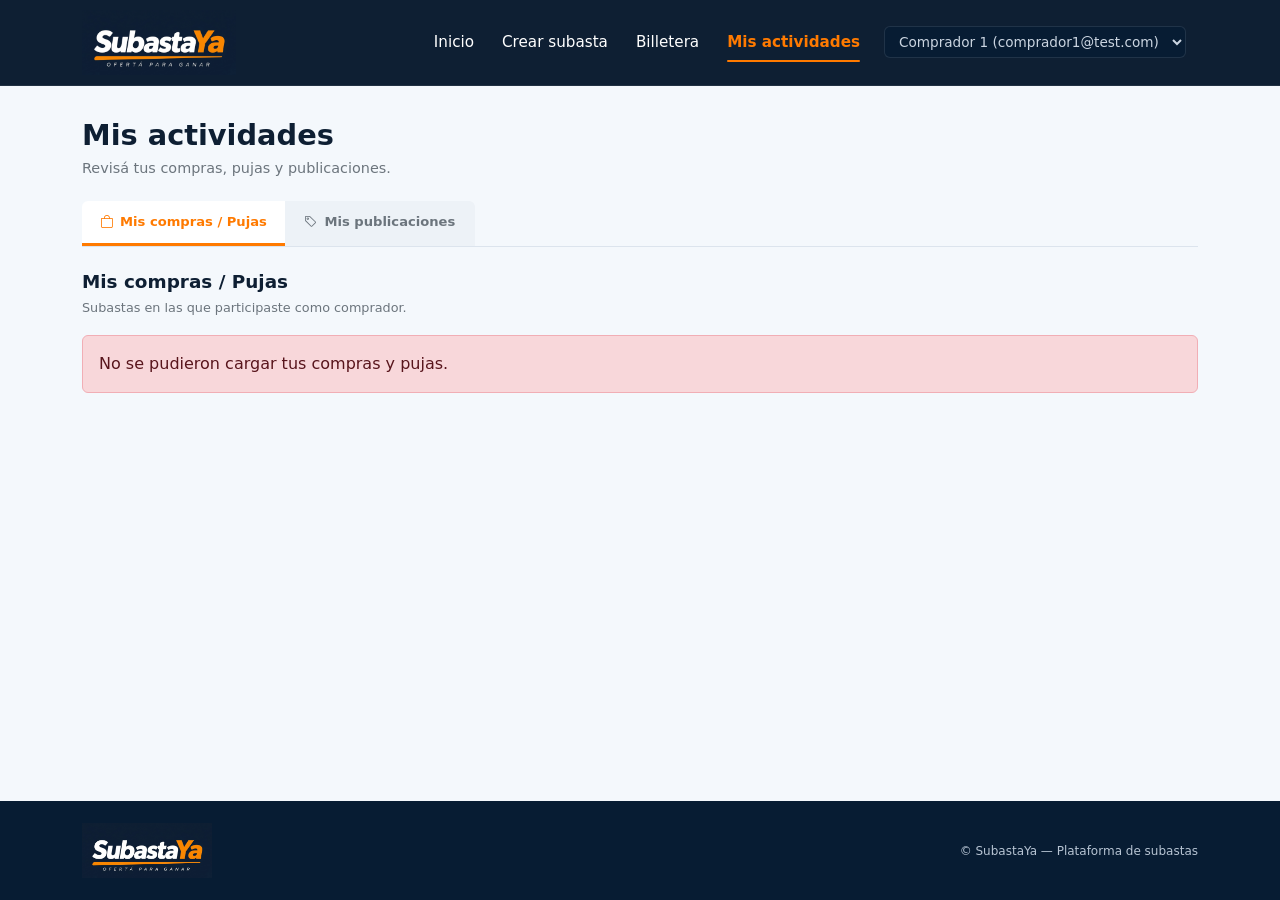
==== frontend/actividades.html @ 89a43e3d "feat(mis-actividades): integrar vista con backend" ====
<!doctype html>
<html lang="es">

<head>
    <meta charset="utf-8">
    <meta name="viewport" content="width=device-width, initial-scale=1">

    <title>SubastaYa - Mis actividades</title>

    <!-- Bootstrap -->
    <link href="https://cdn.jsdelivr.net/npm/bootstrap@5.3.2/dist/css/bootstrap.min.css"
          rel="stylesheet">

    <!-- Bootstrap Icons -->
    <link rel="stylesheet"
          href="https://cdn.jsdelivr.net/npm/bootstrap-icons@1.11.3/font/bootstrap-icons.min.css">

    <!-- CSS compartido -->
    <link rel="stylesheet" href="css/styles.css">

    <!-- CSS de Mis actividades -->
    <link rel="stylesheet" href="css/actividades.css">
</head>

<body>

    <!-- =====================================================
         HEADER
         ===================================================== -->

    <header>
        <nav class="navbar navbar-expand-lg">
            <div class="container">

                <!-- Logo -->
                <a class="navbar-brand" href="index.html">
                    <img src="assets/img/logo.png"
                         alt="SubastaYa"
                         class="logo-imagen">
                </a>

                <!-- Botón menú celular -->
                <button class="navbar-toggler"
                        type="button"
                        data-bs-toggle="collapse"
                        data-bs-target="#navbarNav"
                        aria-controls="navbarNav"
                        aria-expanded="false"
                        aria-label="Abrir navegación">

                    <span class="navbar-toggler-icon"></span>
                </button>

                <!-- Navegación -->
                <div class="collapse navbar-collapse" id="navbarNav">

                    <ul class="navbar-nav ms-auto align-items-lg-center">

                        <li class="nav-item">
                            <a class="nav-link"
                               href="index.html">
                                Inicio
                            </a>
                        </li>

                        <li class="nav-item">
                            <a class="nav-link"
                               href="publicar.html">
                                Crear subasta
                            </a>
                        </li>

                        <li class="nav-item">
                            <a class="nav-link"
                               href="billetera.html">
                                Billetera
                            </a>
                        </li>

                        <li class="nav-item">
                            <a class="nav-link active"
                               href="actividades.html">
                                Mis actividades
                            </a>
                        </li>

                        <li class="nav-item ms-lg-3 mt-3 mt-lg-0">
                            <select class="selector-usuario"
                                    id="selector-usuario"
                                    aria-label="Usuario activo">
                            </select>
                        </li>

                    </ul>
                </div>
            </div>
        </nav>
    </header>


    <!-- =====================================================
         CONTENIDO PRINCIPAL
         ===================================================== -->

    <main class="actividades-main">

        <div class="container">

            <!-- Encabezado -->
            <section class="encabezado-actividades">

                <h1>Mis actividades</h1>

                <p>
                    Revisá tus compras, pujas y publicaciones.
                </p>

            </section>


            <!-- =================================================
                 PESTAÑAS
                 ================================================= -->

            <section class="pestanas-actividades">

                <button type="button"
                        class="pestana-actividad activa"
                        id="btnCompras"
                        data-pestana="compras">

                    <i class="bi bi-bag"></i>

                    <span>
                        Mis compras / Pujas
                    </span>
                </button>


                <button type="button"
                        class="pestana-actividad"
                        id="btnPublicaciones"
                        data-pestana="publicaciones">

                    <i class="bi bi-tag"></i>

                    <span>
                        Mis publicaciones
                    </span>
                </button>

            </section>


            <!-- =================================================
                 MIS COMPRAS / PUJAS
                 ================================================= -->

            <section id="seccionCompras"
                     class="contenido-actividad">

                <div class="titulo-seccion">

                    <div>
                        <h2>Mis compras / Pujas</h2>

                        <p>
                            Subastas en las que participaste como comprador.
                        </p>
                    </div>

                </div>


                <!-- =============================================
                     LISTADO DE ACTIVIDADES

                     JavaScript reemplazará este contenido con los
                     datos simulados. Más adelante se conectará
                     con el backend.
                     ============================================= -->

                <div id="listaCompras"
                     class="lista-actividades">
                </div>


                <!-- =============================================
                     ESTADO SIN ACTIVIDAD
                     ============================================= -->

                <div id="sinCompras"
                     class="estado-sin-actividad d-none">

                    <div class="estado-sin-actividad-icono">
                        <i class="bi bi-bag"></i>
                    </div>

                    <h3>
                        Todavía no participaste en ninguna subasta
                    </h3>

                    <p>
                        Cuando realices una puja, vas a poder seguir
                        su estado desde acá.
                    </p>

                    <a href="index.html"
                       class="btn-explorar-subastas">

                        <i class="bi bi-search"></i>

                        Explorar subastas
                    </a>

                </div>

            </section>


            <!-- =================================================
                 MIS PUBLICACIONES
                 Se deja preparada la pestaña.
                 La desarrollaremos después de cerrar Compras/Pujas.
                 ================================================= -->

                       <!-- =================================================
                 MIS PUBLICACIONES
                 ================================================= -->

            <section id="seccionPublicaciones"
                     class="contenido-actividad d-none">

                <div class="titulo-seccion">

                    <div>
                        <h2>Mis publicaciones</h2>

                        <p>
                            Subastas que publicaste como vendedor.
                        </p>
                    </div>

                </div>


                <!-- LISTADO DE PUBLICACIONES -->

                <div id="listaPublicaciones"
                     class="lista-actividades">
                </div>


                <!-- ESTADO SIN PUBLICACIONES -->

                <div id="sinPublicaciones"
                     class="estado-sin-actividad d-none">

                    <div class="estado-sin-actividad-icono">
                        <i class="bi bi-box-seam"></i>
                    </div>

                    <h3>
                        Todavía no publicaste ninguna subasta
                    </h3>

                    <p>
                        Publicá un producto y empezá a recibir pujas.
                    </p>

                    <a href="publicar.html"
                       class="btn-explorar-subastas">

                        <i class="bi bi-plus-lg"></i>

                        CREAR SUBASTA
                    </a>

                </div>

            </section>

            </section>

        </div>

    </main>


    <!-- =====================================================
         FOOTER
         ===================================================== -->

    <footer>

        <div class="container">

            <div class="footer-content">

                <div>
                    <img src="assets/img/logo.png"
                         alt="SubastaYa"
                         class="logo-footer">
                </div>

                <p>
                    © SubastaYa — Plataforma de subastas
                </p>

            </div>

        </div>

    </footer>


    <!-- Bootstrap JavaScript -->
    <script src="https://cdn.jsdelivr.net/npm/bootstrap@5.3.2/dist/js/bootstrap.bundle.min.js">
    </script>

    <!-- JavaScript compartido -->
    <script type="module" src="js/app.js"></script>

    <!-- JavaScript de Mis actividades -->
    <script type="module" src="js/actividades.js"></script>

</body>

</html>
---- frontend/css/styles.css ----
/* styles.css - COLORES PRINCIPALES Y BASE */

:root {
    --navy: #0e1f33;
    --navy-dark: #071c33;
    --orange: #ff7a00;
    --orange-hover: #e96f00;
    --light-bg: #f4f8fc;
    --white: #ffffff;
    --text: #152536;
    --muted: #6c757d;
    --green: #24a148;
    --blue: #168aad;
    --gray: #7a838c;
    --rojo: #ef4444;
    --border: #dce4ed;
    --radius: 12px;
    --shadow: 0 4px 15px rgba(11, 37, 69, 0.08);

    /* Mapeo para retrocompatibilidad con sala.css */
    --azul-oscuro: var(--navy);
    --azul-medio: #1e3a5f;
    --azul-claro: var(--blue);
    --naranja: var(--orange);
    --naranja-hover: var(--orange-hover);
    --bg-body: var(--light-bg);
    --bg-card: var(--white);
    --texto: var(--text);
    --texto-sec: var(--muted);
    --texto-blanco: var(--white);
    --borde: var(--border);
    --max-ancho: 1200px;
    --radio-sm: 6px;
    --radio-md: var(--radius);
    --radio-lg: 16px;
    --sombra-sm: 0 1px 4px rgba(0,0,0,.08);
    --sombra-lg: var(--shadow);
}

body {
    margin: 0;
    font-family: system-ui, -apple-system, "Segoe UI", Roboto, Arial, sans-serif;
    background-color: var(--light-bg);
    color: var(--text);
    min-height: 100vh;
    display: flex;
    flex-direction: column;
}
main { flex: 1; }

/*  HEADER / NAVBAR */
header {
    background-color: var(--navy);
    border-bottom: 1px solid rgba(255, 255, 255, 0.08);
    position: sticky;
    top: 0;
    z-index: 1030;
}
.navbar {
    background-color: var(--navy);
    padding-top: 5px;
    padding-bottom: 5px;
}
.navbar-brand {
    text-decoration: none;
}
.logo-imagen {
    height: 65px;
    width: auto;
    object-fit: contain;
    display: block;
}
.logo-footer {
    height: 55px;
    width: auto;
    object-fit: contain;
    display: block;
}
.navbar .nav-link {
    color: var(--white);
    font-size: 0.95rem;
    margin-left: 12px;
    position: relative;
}
.navbar .nav-link:hover { color: var(--orange); }
.navbar .nav-link.active { color: var(--orange); font-weight: 600; }
.navbar .nav-link.active::after {
    content: "";
    position: absolute;
    left: 8px;
    right: 8px;
    bottom: 0;
    height: 2px;
    background-color: var(--orange);
    border-radius: 2px;
}
.navbar-toggler { border-color: rgba(255, 255, 255, 0.35); }
.navbar-toggler:focus { box-shadow: none; }
.navbar-toggler-icon { filter: invert(1); }

/* Custom: Selector de usuario */
.selector-usuario {
    background: var(--navy-dark);
    border: 1px solid rgba(255, 255, 255, 0.1);
    color: #cbd5e1;
    border-radius: var(--radio-sm);
    padding: 6px 10px;
    font-size: 0.85rem;
    outline: none;
    cursor: pointer;
    margin-right: 12px;
}
.selector-usuario option { background: var(--navy); }

/*FOOTER*/
footer {
    background-color: var(--navy-dark);
    color: var(--white);
    padding-top: 22px;
    padding-bottom: 22px;
}
.footer-content {
    display: flex;
    justify-content: space-between;
    align-items: center;
}
.footer-content > div {
    display: flex;
    flex-direction: column;
}
.footer-subasta { color: var(--white); }
.footer-ya { color: var(--orange); }
.footer-content small { color: #b7c4d3; font-size: 0.6rem; }
.footer-content p { margin: 0; color: #b7c4d3; font-size: 0.75rem; }
@media (max-width: 575.98px) {
    .footer-content { flex-direction: column; gap: 12px; text-align: center; }
}

/* GLOBAL UTILITIES (Spinner, Estado Vacío) */
.spinner-wrap {
    display: none;
    justify-content: center;
    align-items: center;
    padding: 80px;
    flex: 1;
}
.spinner-wrap.visible { display: flex; }
.spinner {
    width: 48px; height: 48px;
    border: 4px solid var(--border);
    border-top-color: var(--orange);
    border-radius: 50%;
    animation: girar .75s linear infinite;
}
@keyframes girar { to { transform: rotate(360deg); } }

.estado-vacio {
    display: none;
    flex-direction: column;
    align-items: center;
    justify-content: center;
    gap: 12px;
    padding: 70px 32px;
    text-align: center;
    min-height: 420px;
    background: var(--white);
    border: 1px solid var(--border);
    border-radius: 14px;
    margin-top: 20px;
}
.estado-vacio.visible   { display: flex; }
.estado-vacio__icon {
    width: 100px;
    height: 100px;
    border-radius: 50%;
    display: flex;
    align-items: center;
    justify-content: center;
    font-size: 3.5rem;
    color: var(--navy);
    background: #eef5fb;
    margin-bottom: 8px;
}
.estado-vacio__titulo   { font-size: 1.4rem; font-weight: 800; color: var(--navy); }
.estado-vacio__desc     { color: var(--muted); max-width: 340px; line-height: 1.5; }
---- frontend/css/actividades.css ----
/* =========================================================
   MIS ACTIVIDADES
   ========================================================= */

.actividades-main {
    padding: 32px 0 48px;
}


/* =========================================================
   ENCABEZADO
   ========================================================= */

.encabezado-actividades {
    margin-bottom: 22px;
}

.encabezado-actividades h1 {
    margin: 0;
    color: var(--navy);
    font-size: 1.8rem;
    font-weight: 800;
}

.encabezado-actividades p {
    margin: 5px 0 0;
    color: var(--muted);
    font-size: 0.9rem;
}


/* =========================================================
   PESTAÑAS
   ========================================================= */

.pestanas-actividades {
    display: flex;
    margin-bottom: 24px;
    border-bottom: 1px solid var(--border);
}

.pestana-actividad {
    min-width: 190px;
    display: flex;
    align-items: center;
    justify-content: center;
    gap: 7px;
    padding: 11px 18px;

    background: #edf2f7;
    color: var(--muted);

    border: 0;
    border-bottom: 3px solid transparent;

    font-size: 0.82rem;
    font-weight: 700;

    cursor: pointer;
}

.pestana-actividad:first-child {
    border-radius: 6px 0 0 0;
}

.pestana-actividad:last-child {
    border-radius: 0 6px 0 0;
}

.pestana-actividad:hover {
    color: var(--orange);
}

.pestana-actividad.activa {
    background: var(--white);
    color: var(--orange);
    border-bottom-color: var(--orange);
}


/* =========================================================
   TÍTULO DE LA SECCIÓN
   ========================================================= */

.titulo-seccion {
    margin-bottom: 18px;
}

.titulo-seccion h2 {
    margin: 0;
    color: var(--navy);
    font-size: 1.15rem;
    font-weight: 800;
}

.titulo-seccion p {
    margin: 5px 0 0;
    color: var(--muted);
    font-size: 0.8rem;
}


/* =========================================================
   LISTADO
   ========================================================= */

.lista-actividades {
    display: flex;
    flex-direction: column;
    gap: 14px;
}


/* =========================================================
   TARJETA
   ========================================================= */

.actividad-card {
    display: grid;

    grid-template-columns:
        145px
        minmax(190px, 1.2fr)
        minmax(150px, 0.8fr)
        minmax(210px, 1fr)
        125px;

    gap: 18px;
    align-items: center;

    min-height: 135px;
    padding: 16px;

    background: var(--white);

    border: 1px solid var(--border);
    border-radius: var(--radius);

    box-shadow: var(--sombra-sm);
}


/* =========================================================
   IMAGEN
   ========================================================= */

.actividad-imagen {
    width: 145px;
    height: 105px;

    overflow: hidden;

    background: #eef2f6;

    border-radius: 7px;
}

.actividad-imagen img {
    width: 100%;
    height: 100%;

    display: block;
    object-fit: cover;
}


/* =========================================================
   INFORMACIÓN PRINCIPAL
   ========================================================= */

.actividad-info {
    min-width: 0;
}

.actividad-titulo {
    margin: 0 0 8px;

    color: var(--navy);

    font-size: 1rem;
    font-weight: 800;
}

.actividad-estado {
    display: inline-flex;

    margin-bottom: 10px;
    padding: 5px 11px;

    border-radius: 5px;

    font-size: 0.68rem;
    font-weight: 800;
}

.estado-activa {
    background: #27ae60;
    color: var(--white);
}

.estado-finalizada {
    background: #8392a3;
    color: var(--white);
}

.estado-programada {
    background: #8392a3;
    color: var(--white);
}

.estado-desierta {
    background: #8392a3;
    color: var(--white);
}

/* =========================================================
   DATOS DE PUJAS
   ========================================================= */

.actividad-datos {
    display: flex;
    flex-direction: column;
    gap: 5px;
}

.actividad-dato {
    display: flex;
    align-items: baseline;
    gap: 5px;
}

.actividad-dato-label {
    color: var(--muted);
    font-size: 0.74rem;
}

.actividad-dato-valor {
    color: var(--navy);
    font-size: 0.78rem;
    font-weight: 800;
}


/* =========================================================
   TIEMPO / FECHA DE FINALIZACIÓN
   ========================================================= */

.actividad-tiempo {
    display: flex;
    align-items: flex-start;
    gap: 9px;

    color: var(--navy);
}

.actividad-tiempo > i {
    margin-top: 1px;

    font-size: 1.25rem;
    color: var(--navy);
}

.actividad-tiempo div {
    display: flex;
    flex-direction: column;
}

.actividad-tiempo strong {
    color: var(--navy);
    font-size: 0.82rem;
    font-weight: 800;
}

.actividad-tiempo span {
    color: var(--muted);
    font-size: 0.68rem;
}


/* =========================================================
   RESULTADO
   ========================================================= */

.actividad-resultado {
    width: 100%;
}

.resultado-mensaje {
    min-height: 65px;

    display: flex;
    align-items: center;
    gap: 11px;

    padding: 11px 13px;

    border-radius: 6px;
}

.resultado-mensaje > i {
    flex-shrink: 0;

    font-size: 1.35rem;
}

.resultado-mensaje div {
    display: flex;
    flex-direction: column;
    gap: 3px;
}

.resultado-mensaje strong {
    font-size: 0.75rem;
    font-weight: 800;
}

.resultado-mensaje span {
    font-size: 0.66rem;
}


/* Liderando */

.resultado-liderando {
    background: #e7f7ed;
    color: #15803d;
}


/* Superado */

.resultado-superado {
    background: #fdeaea;
    color: #d93636;
}


/* Ganada */

.resultado-ganada {
    background: #e7f7ed;
    color: #15803d;
}


/* No ganada */

.resultado-no-ganada {
    background: #fdeaea;
    color: #d93636;
}


/* =========================================================
   BOTÓN VER SUBASTA
   ========================================================= */

.actividad-boton-contenedor {
    display: flex;
    justify-content: flex-end;
}

.btn-ver-subasta {
    min-width: 112px;

    display: inline-flex;
    align-items: center;
    justify-content: center;

    padding: 9px 12px;

    background: var(--white);
    color: var(--navy);

    border: 1px solid var(--navy);
    border-radius: 5px;

    font-size: 0.68rem;
    font-weight: 800;

    text-decoration: none;

    transition:
        background-color 0.2s ease,
        color 0.2s ease;
}

.btn-ver-subasta:hover {
    background: var(--navy);
    color: var(--white);
}


/* =========================================================
   ESTADO SIN ACTIVIDAD
   ========================================================= */

.estado-sin-actividad,
.estado-publicaciones-pendiente {
    min-height: 360px;

    display: flex;
    flex-direction: column;
    align-items: center;
    justify-content: center;

    padding: 45px 24px;

    background: var(--white);

    border: 1px solid var(--border);
    border-radius: var(--radius);

    text-align: center;
}

.estado-sin-actividad-icono,
.estado-publicaciones-icono {
    width: 82px;
    height: 82px;

    display: flex;
    align-items: center;
    justify-content: center;

    margin-bottom: 18px;

    background: #edf3f8;
    color: #718399;

    border-radius: 50%;

    font-size: 2.2rem;
}

.estado-sin-actividad h3,
.estado-publicaciones-pendiente h3 {
    margin: 0;

    color: var(--navy);

    font-size: 1rem;
    font-weight: 800;
}

.estado-sin-actividad p,
.estado-publicaciones-pendiente p {
    max-width: 450px;

    margin: 8px 0 20px;

    color: var(--muted);

    font-size: 0.8rem;
}

.btn-explorar-subastas {
    display: inline-flex;
    align-items: center;
    justify-content: center;
    gap: 7px;

    padding: 10px 25px;

    background: var(--orange);
    color: var(--white);

    border-radius: 5px;

    font-size: 0.72rem;
    font-weight: 800;

    text-decoration: none;
}

.btn-explorar-subastas:hover {
    background: var(--orange-hover);
    color: var(--white);
}


/* =========================================================
   RESPONSIVE
   ========================================================= */

@media (max-width: 1199.98px) {

    .actividad-card {
        grid-template-columns:
            125px
            minmax(180px, 1fr)
            minmax(135px, 0.7fr)
            minmax(190px, 1fr);
    }

    .actividad-imagen {
        width: 125px;
        height: 100px;
    }

    .actividad-boton-contenedor {
        grid-column: 2 / -1;
        justify-content: flex-end;
    }
}


@media (max-width: 991.98px) {

    .actividad-card {
        grid-template-columns: 120px 1fr 1fr;
    }

    .actividad-imagen {
        width: 120px;
    }

    .actividad-resultado {
        grid-column: 2 / 4;
    }

    .actividad-boton-contenedor {
        grid-column: 2 / 4;
    }
}


@media (max-width: 767.98px) {

    .actividades-main {
        padding-top: 22px;
    }

    .pestanas-actividades {
        overflow-x: auto;
    }

    .pestana-actividad {
        min-width: 175px;
        flex-shrink: 0;
    }

    .actividad-card {
        grid-template-columns: 100px 1fr;
    }

    .actividad-imagen {
        width: 100px;
        height: 90px;
    }

    .actividad-tiempo,
    .actividad-resultado,
    .actividad-boton-contenedor {
        grid-column: 1 / -1;
    }

    .actividad-boton-contenedor {
        justify-content: flex-start;
    }
}


@media (max-width: 575.98px) {

    .encabezado-actividades h1 {
        font-size: 1.5rem;
    }

    .actividad-card {
        grid-template-columns: 1fr;
    }

    .actividad-imagen {
        width: 100%;
        height: 180px;
    }

    .actividad-tiempo,
    .actividad-resultado,
    .actividad-boton-contenedor {
        grid-column: 1;
    }

    .btn-ver-subasta {
        width: 100%;
    }

    .estado-sin-actividad,
    .estado-publicaciones-pendiente {
        min-height: 300px;
        padding: 35px 18px;
    }
}
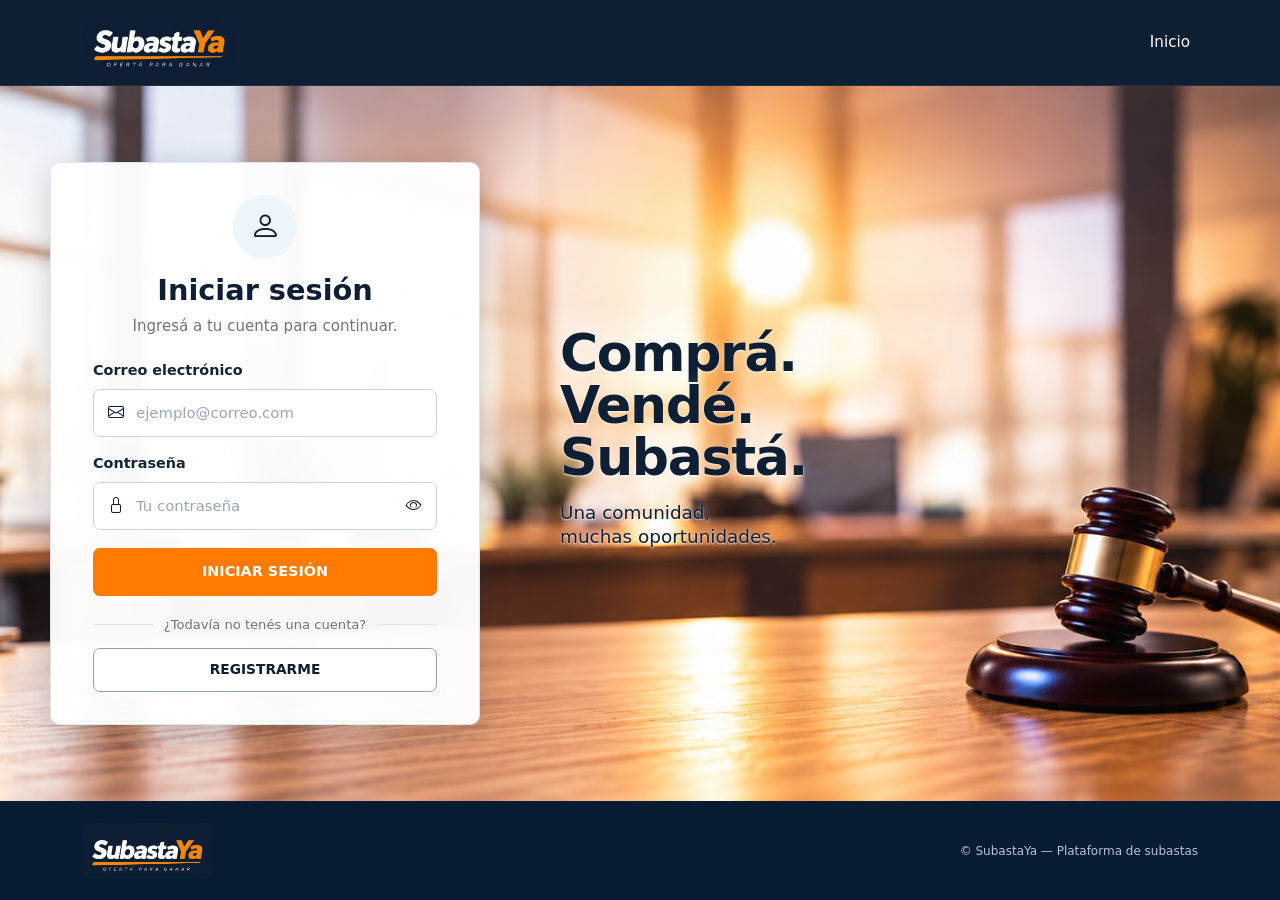
==== commit f617e6c1: "feat(login): integrar sesion y cuentas vinculadas" ====
--- a/frontend/actividades.html
+++ b/frontend/actividades.html
@@ -27,76 +27,116 @@
     <!-- =====================================================
          HEADER
          ===================================================== -->
-
-    <header>
-        <nav class="navbar navbar-expand-lg">
-            <div class="container">
-
-                <!-- Logo -->
-                <a class="navbar-brand" href="index.html">
-                    <img src="assets/img/logo.png"
-                         alt="SubastaYa"
-                         class="logo-imagen">
-                </a>
-
-                <!-- Botón menú celular -->
-                <button class="navbar-toggler"
-                        type="button"
-                        data-bs-toggle="collapse"
-                        data-bs-target="#navbarNav"
-                        aria-controls="navbarNav"
-                        aria-expanded="false"
-                        aria-label="Abrir navegación">
-
-                    <span class="navbar-toggler-icon"></span>
-                </button>
-
-                <!-- Navegación -->
-                <div class="collapse navbar-collapse" id="navbarNav">
-
-                    <ul class="navbar-nav ms-auto align-items-lg-center">
-
-                        <li class="nav-item">
-                            <a class="nav-link"
-                               href="index.html">
-                                Inicio
-                            </a>
-                        </li>
-
-                        <li class="nav-item">
-                            <a class="nav-link"
-                               href="publicar.html">
-                                Crear subasta
-                            </a>
-                        </li>
-
-                        <li class="nav-item">
-                            <a class="nav-link"
-                               href="billetera.html">
-                                Billetera
-                            </a>
-                        </li>
-
-                        <li class="nav-item">
-                            <a class="nav-link active"
-                               href="actividades.html">
-                                Mis actividades
-                            </a>
-                        </li>
-
-                        <li class="nav-item ms-lg-3 mt-3 mt-lg-0">
-                            <select class="selector-usuario"
-                                    id="selector-usuario"
-                                    aria-label="Usuario activo">
-                            </select>
-                        </li>
-
-                    </ul>
-                </div>
+<header>
+    <nav class="navbar navbar-expand-lg">
+        <div class="container">
+
+            <a class="navbar-brand" href="index.html">
+                <img src="assets/img/logo.png"
+                     alt="SubastaYa"
+                     class="logo-imagen">
+            </a>
+
+            <button class="navbar-toggler"
+                    type="button"
+                    data-bs-toggle="collapse"
+                    data-bs-target="#navbarNav">
+                <span class="navbar-toggler-icon"></span>
+            </button>
+
+            <div class="collapse navbar-collapse" id="navbarNav">
+
+                <ul class="navbar-nav ms-auto align-items-lg-center">
+
+                    <li class="nav-item">
+                        <a class="nav-link" href="index.html">
+                            Inicio
+                        </a>
+                    </li>
+
+                    <li class="nav-item nav-solo-sesion">
+                        <a class="nav-link" href="publicar.html">
+                            Crear subasta
+                        </a>
+                    </li>
+
+                    <li class="nav-item nav-solo-sesion">
+                        <a class="nav-link" href="billetera.html">
+                            Billetera
+                        </a>
+                    </li>
+
+                    <li class="nav-item nav-solo-sesion">
+                        <a class="nav-link active" href="actividades.html">
+                            Mis actividades
+                        </a>
+                    </li>
+
+                    <li class="nav-item ms-lg-3" id="navIniciarSesion">
+                        <a class="nav-link nav-login" href="login.html">
+                            Iniciar sesión
+                        </a>
+                    </li>
+
+                    <li class="nav-item dropdown ms-lg-3 d-none" id="navCuenta">
+
+                        <button class="nav-cuenta dropdown-toggle"
+                                type="button"
+                                data-bs-toggle="dropdown"
+                                aria-expanded="false">
+
+                            <span class="nav-cuenta-icono"
+                                  id="usuario-icono-letra"></span>
+
+                            <span id="navNombreUsuario"></span>
+                        </button>
+
+                        <div class="dropdown-menu dropdown-menu-end menu-cuenta">
+
+                            <div class="menu-cuenta-actual">
+
+                                <span class="menu-cuenta-actual-icono"
+                                      id="menuUsuarioIcono"></span>
+
+                                <strong id="menuNombreUsuario"></strong>
+                                <span id="menuEmailUsuario"></span>
+
+                            </div>
+
+                            <div class="dropdown-divider"></div>
+
+                            <span class="menu-cuenta-titulo">
+                                Cambiar cuenta
+                            </span>
+
+                            <div id="menuCuentasVinculadas"></div>
+
+                            <button type="button"
+                                    class="dropdown-item menu-otra-cuenta"
+                                    id="btnOtraCuenta">
+                                <i class="bi bi-person-plus"></i>
+                                Iniciar sesión con otra cuenta
+                            </button>
+
+                            <div class="dropdown-divider"></div>
+
+                            <button type="button"
+                                    class="dropdown-item menu-cerrar-sesion"
+                                    id="btnCerrarSesion">
+                                <i class="bi bi-box-arrow-right"></i>
+                                Cerrar sesión
+                            </button>
+
+                        </div>
+
+                    </li>
+
+                </ul>
+
             </div>
-        </nav>
-    </header>
-
+        </div>
+    </nav>
+</header>
 
     <!-- =====================================================
          CONTENIDO PRINCIPAL
--- a/frontend/css/styles.css
+++ b/frontend/css/styles.css
@@ -183,3 +183,306 @@
 }
 .estado-vacio__titulo   { font-size: 1.4rem; font-weight: 800; color: var(--navy); }
 .estado-vacio__desc     { color: var(--muted); max-width: 340px; line-height: 1.5; }
+/* =====================================================
+   CUENTA DEL USUARIO EN EL NAVBAR
+   ===================================================== */
+
+.nav-cuenta {
+    display: flex;
+    align-items: center;
+    gap: 8px;
+    padding: 7px 12px;
+    background-color: var(--navy-dark);
+    border: 1px solid rgba(255, 255, 255, 0.15);
+    border-radius: var(--radio-sm);
+    color: var(--white);
+    font-size: 0.9rem;
+    cursor: pointer;
+}
+
+.nav-cuenta:hover,
+.nav-cuenta:focus {
+    color: var(--white);
+    border-color: rgba(255, 255, 255, 0.35);
+}
+
+.nav-cuenta-icono {
+    width: 28px;
+    height: 28px;
+    display: flex;
+    align-items: center;
+    justify-content: center;
+    border-radius: 50%;
+    background-color: var(--orange);
+    color: var(--white);
+    font-size: 0.8rem;
+    font-weight: 700;
+}
+
+/* =====================================================
+   MENÚ DESPLEGABLE DE CUENTA
+   ===================================================== */
+
+.menu-cuenta {
+    width: 285px;
+    padding: 8px;
+    border: 1px solid var(--border);
+    border-radius: 8px;
+    box-shadow: 0 8px 24px rgba(7, 28, 51, 0.18);
+}
+
+.menu-cuenta-actual {
+    display: flex;
+    flex-direction: column;
+    padding: 8px 10px 6px;
+}
+
+.menu-cuenta-actual-icono {
+    position: absolute;
+    left: 12px;
+    top: 50%;
+
+    width: 30px;
+    height: 30px;
+
+    display: flex;
+    align-items: center;
+    justify-content: center;
+
+    transform: translateY(-50%);
+
+    background-color: var(--orange);
+    color: var(--white);
+
+    border-radius: 50%;
+
+    font-size: 0.78rem;
+    font-weight: 700;
+}
+
+.menu-cuenta-actual strong {
+    color: var(--navy);
+    font-size: 0.95rem;
+}
+
+.menu-cuenta-actual span {
+    margin-top: 2px;
+    color: var(--muted);
+    font-size: 0.78rem;
+}
+
+.menu-cuenta-titulo {
+    display: block;
+    padding: 5px 10px 7px;
+    color: var(--muted);
+    font-size: 0.72rem;
+    font-weight: 700;
+    text-transform: uppercase;
+}
+
+.menu-cuenta-vinculada {
+    display: flex;
+    align-items: center;
+    gap: 10px;
+    border-radius: 6px;
+}
+
+.menu-cuenta-mini-icono {
+    width: 32px;
+    height: 32px;
+    flex-shrink: 0;
+    display: flex;
+    align-items: center;
+    justify-content: center;
+    border-radius: 50%;
+    background-color: var(--navy);
+    color: var(--white);
+    font-size: 0.8rem;
+    font-weight: 700;
+}
+
+.menu-cuenta-vinculada strong,
+.menu-cuenta-vinculada small {
+    display: block;
+}
+
+.menu-cuenta-vinculada strong {
+    color: var(--navy);
+    font-size: 0.84rem;
+}
+
+.menu-cuenta-vinculada small {
+    margin-top: 1px;
+    color: var(--muted);
+    font-size: 0.7rem;
+}
+
+.menu-otra-cuenta,
+.menu-cerrar-sesion {
+    display: flex;
+    align-items: center;
+    gap: 9px;
+    padding-top: 8px;
+    padding-bottom: 8px;
+    border-radius: 6px;
+    font-size: 0.83rem;
+}
+
+.menu-cerrar-sesion {
+    color: #b42318;
+}
+
+.menu-cerrar-sesion:hover {
+    color: #b42318;
+    background-color: #fff5f4;
+}
+/* =====================================================
+   MEJORA VISUAL DEL MENÚ DE CUENTA
+   ===================================================== */
+
+.menu-cuenta {
+    width: 310px;
+    padding: 10px;
+    margin-top: 8px;
+
+    background-color: var(--white);
+    border: 1px solid var(--border);
+    border-radius: 12px;
+
+    box-shadow: 0 12px 30px rgba(7, 28, 51, 0.20);
+}
+
+/* Cuenta actualmente iniciada */
+
+.menu-cuenta-actual {
+    position: relative;
+
+    display: flex;
+    flex-direction: column;
+
+    padding: 10px 12px 10px 52px;
+
+    background-color: #f6f9fc;
+    border-radius: 8px;
+}
+
+
+
+.menu-cuenta-actual strong {
+    color: var(--navy);
+    font-size: 0.9rem;
+    font-weight: 700;
+}
+
+.menu-cuenta-actual span {
+    margin-top: 2px;
+
+    color: var(--muted);
+    font-size: 0.75rem;
+}
+
+/* Separadores */
+
+.menu-cuenta .dropdown-divider {
+    margin: 9px 2px;
+    border-color: var(--border);
+}
+
+/* Título Cambiar cuenta */
+
+.menu-cuenta-titulo {
+    display: block;
+
+    padding: 3px 10px 7px;
+
+    color: var(--muted);
+
+    font-size: 0.68rem;
+    font-weight: 700;
+
+    text-transform: uppercase;
+    letter-spacing: 0.5px;
+}
+
+/* Cuentas vinculadas */
+
+.menu-cuenta-vinculada {
+    display: flex;
+    align-items: center;
+    gap: 10px;
+
+    padding: 8px 10px;
+
+    border-radius: 7px;
+}
+
+.menu-cuenta-vinculada:hover {
+    background-color: #f6f9fc;
+}
+
+.menu-cuenta-mini-icono {
+    width: 30px;
+    height: 30px;
+
+    flex-shrink: 0;
+
+    display: flex;
+    align-items: center;
+    justify-content: center;
+
+    border-radius: 50%;
+
+    background-color: var(--navy);
+    color: var(--white);
+
+    font-size: 0.75rem;
+    font-weight: 700;
+}
+
+.menu-cuenta-vinculada strong {
+    color: var(--navy);
+    font-size: 0.82rem;
+}
+
+.menu-cuenta-vinculada small {
+    margin-top: 1px;
+
+    color: var(--muted);
+    font-size: 0.68rem;
+}
+
+/* Acciones */
+
+.menu-otra-cuenta,
+.menu-cerrar-sesion {
+    display: flex;
+    align-items: center;
+    gap: 10px;
+
+    padding: 9px 10px;
+
+    border-radius: 7px;
+
+    font-size: 0.82rem;
+}
+
+.menu-otra-cuenta i,
+.menu-cerrar-sesion i {
+    width: 20px;
+
+    font-size: 1rem;
+    text-align: center;
+}
+
+.menu-otra-cuenta:hover {
+    background-color: #f6f9fc;
+}
+
+.menu-cerrar-sesion {
+    color: #b42318;
+}
+
+.menu-cerrar-sesion:hover {
+    color: #b42318;
+    background-color: #fff3f2;
+}
